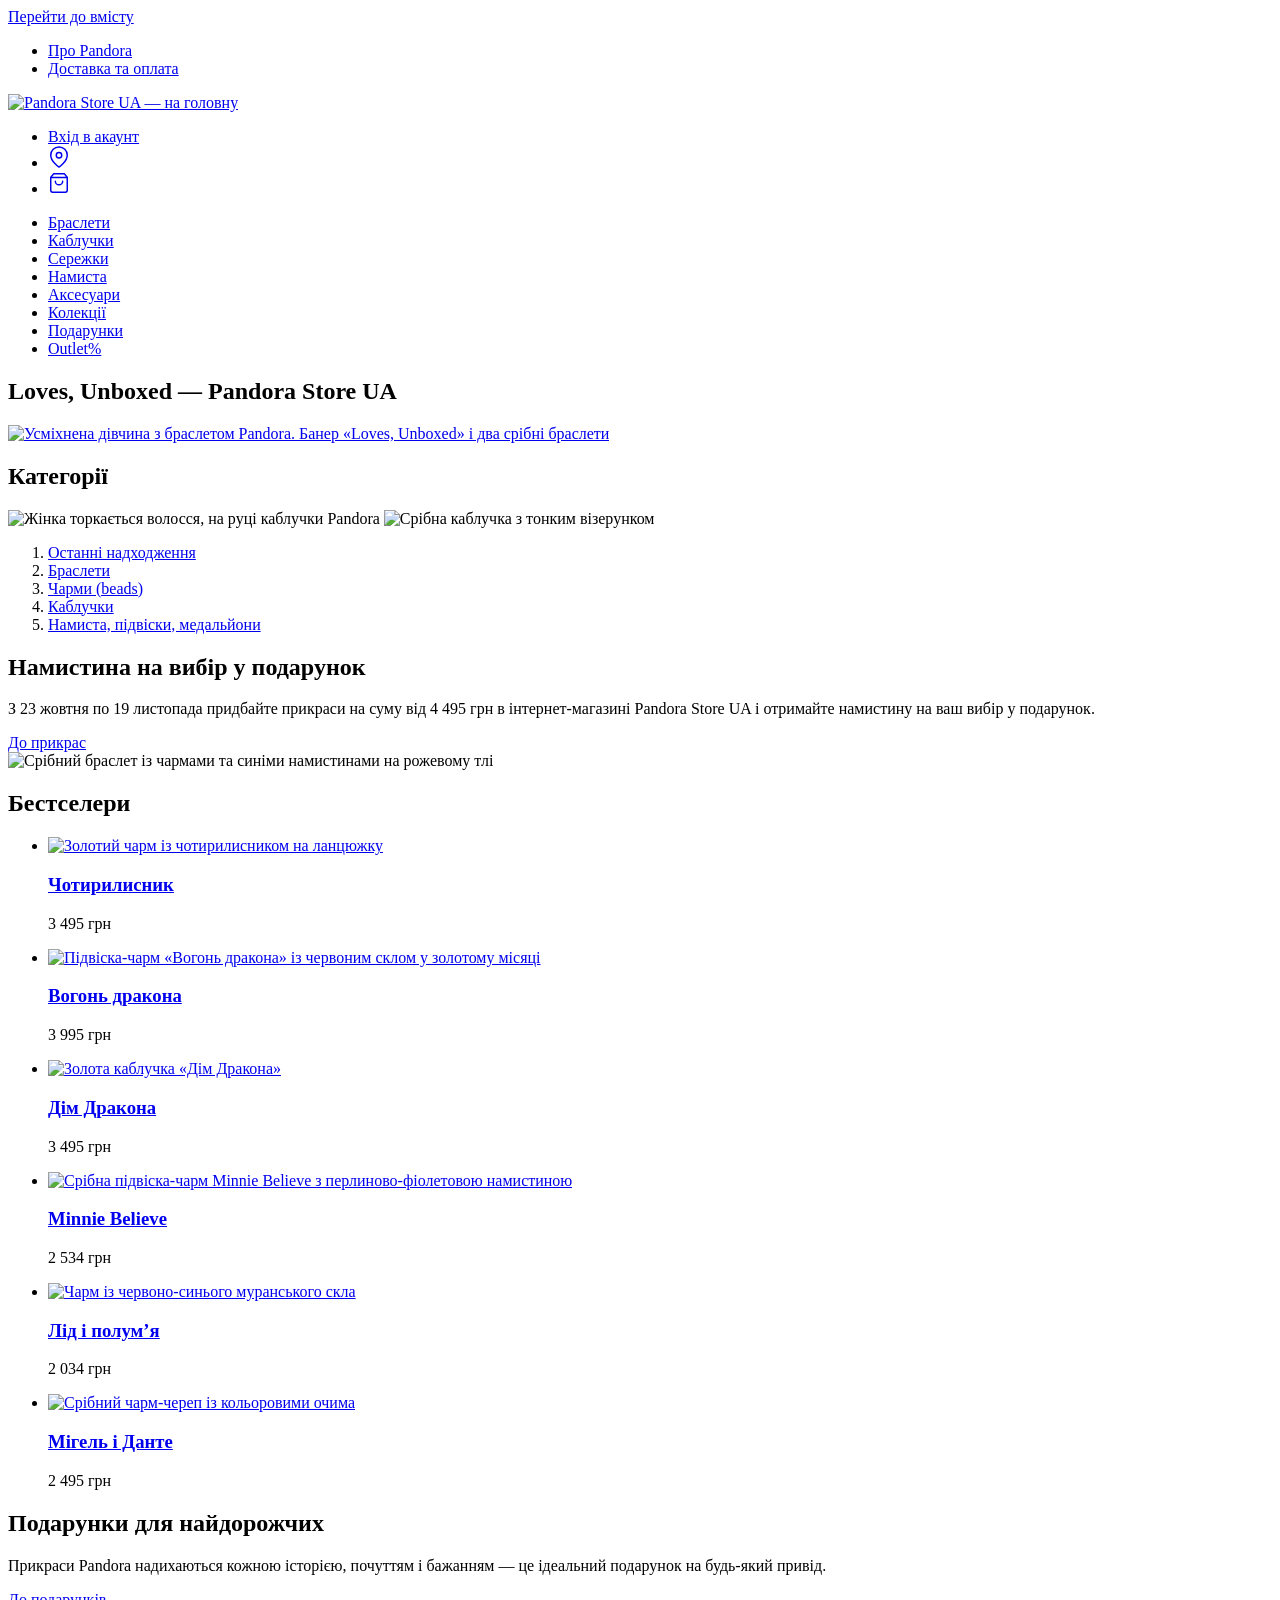
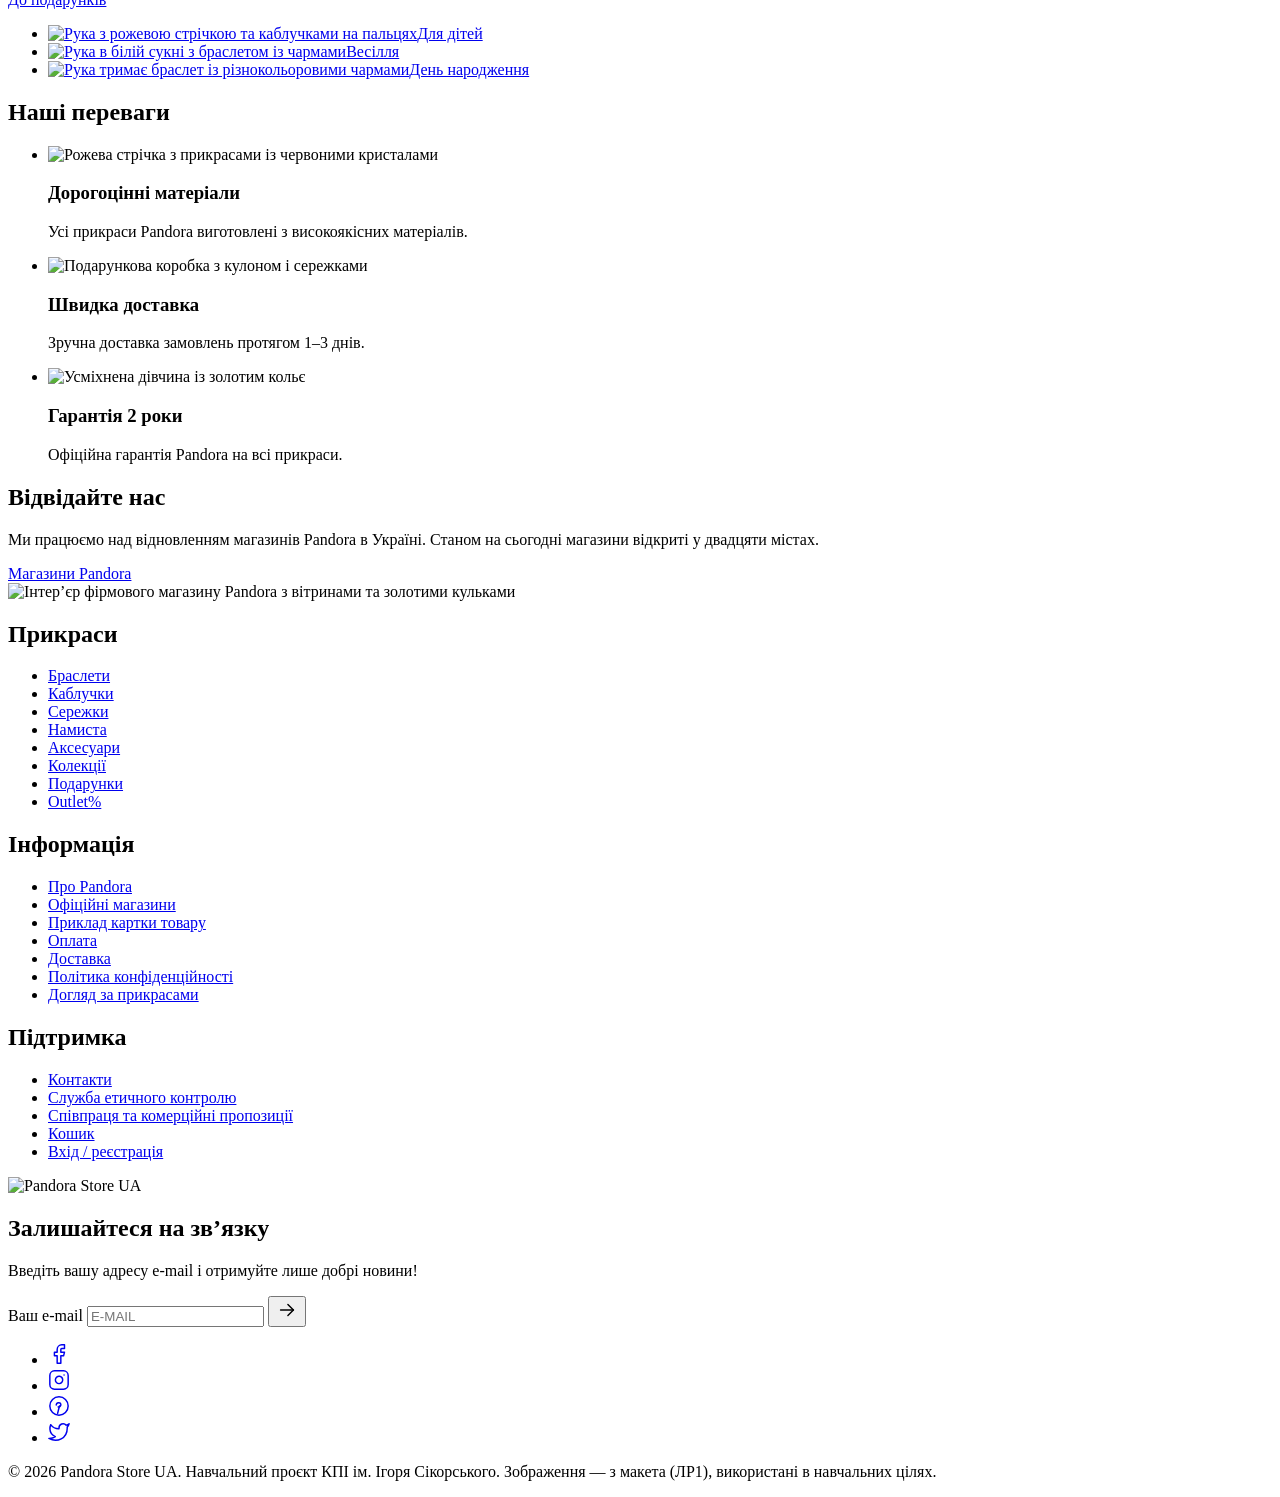
==== index.html @ 25a3421e "Add files via upload" ====
<!DOCTYPE html>
<html lang="uk">
<head>
<meta charset="UTF-8">
<meta name="viewport" content="width=device-width, initial-scale=1">
<meta name="description" content="Pandora Store UA — інтернет-магазин ювелірних прикрас і чармів з доставкою по Україні.">
<title>Головна — Pandora Store UA</title>
<link rel="preconnect" href="https://fonts.googleapis.com">
<link rel="preconnect" href="https://fonts.gstatic.com" crossorigin>
<link rel="stylesheet" href="https://fonts.googleapis.com/css2?family=Comfortaa:wght@300;400;700&amp;display=swap">
<link rel="stylesheet" href="css/style.css">
<link rel="icon" href="images/logo.svg" type="image/svg+xml">
</head>
<body class="home">
<a class="skip" href="#content">Перейти до вмісту</a>
<header>
<div class="wrap">
<div class="topbar">
<nav class="top-left" aria-label="Про магазин">
<ul>
<li><a href="about.html">Про Pandora</a></li>
<li><a href="delivery.html">Доставка та оплата</a></li>
</ul>
</nav>
<a class="logo" href="index.html"><img src="images/logo.svg" alt="Pandora Store UA — на головну" width="200" height="40"></a>
<nav class="top-right" aria-label="Акаунт і кошик">
<ul>
<li><a href="login.html">Вхід в акаунт</a></li>
<li><a class="icon-link" href="contacts.html" aria-label="Контакти та магазини"><svg class="ico" viewBox="0 0 24 24" width="22" height="22" fill="none" stroke="currentColor" stroke-width="1.6" stroke-linecap="round" stroke-linejoin="round" aria-hidden="true" focusable="false"><path d="M21 10c0 7-9 13-9 13s-9-6-9-13a9 9 0 0 1 18 0z"/><circle cx="12" cy="10" r="3"/></svg></a></li>
<li><a class="icon-link" href="cart.html" aria-label="Кошик"><svg class="ico" viewBox="0 0 24 24" width="22" height="22" fill="none" stroke="currentColor" stroke-width="1.6" stroke-linecap="round" stroke-linejoin="round" aria-hidden="true" focusable="false"><path d="M6 2L3 6v14a2 2 0 0 0 2 2h14a2 2 0 0 0 2-2V6l-3-4z"/><path d="M3 6h18"/><path d="M16 10a4 4 0 0 1-8 0"/></svg></a></li>
</ul>
</nav>
</div>
<nav class="catnav" aria-label="Категорії прикрас">
<ul><li><a href="catalog.html">Браслети</a></li><li><a href="catalog.html">Каблучки</a></li><li><a href="catalog.html">Сережки</a></li><li><a href="catalog.html">Намиста</a></li><li><a href="catalog.html">Аксесуари</a></li><li><a href="catalog.html">Колекції</a></li><li><a href="catalog.html">Подарунки</a></li><li><a href="catalog.html">Outlet%</a></li></ul>
</nav>
</div>
</header>
<main id="content">
<div class="wrap">
<section class="hero" aria-labelledby="hero-title">
<h1 id="hero-title" class="visually-hidden">Loves, Unboxed — Pandora Store UA</h1>
<a href="catalog.html"><img src="images/hero.webp" alt="Усміхнена дівчина з браслетом Pandora. Банер «Loves, Unboxed» і два срібні браслети" width="1300" height="585"></a>
</section>

<section class="categories" aria-labelledby="cat-title">
<h2 id="cat-title">Категорії</h2>
<div class="cats-grid">
<div class="cat-photos">
<img src="images/cat-woman.webp" alt="Жінка торкається волосся, на руці каблучки Pandora" width="310" height="345" loading="lazy">
<img src="images/cat-ring.webp" alt="Срібна каблучка з тонким візерунком" width="200" height="220" loading="lazy">
</div>
<ol class="cat-list">
<li><a href="catalog.html">Останні надходження</a></li>
<li><a href="catalog.html">Браслети</a></li>
<li><a href="catalog.html">Чарми (beads)</a></li>
<li><a href="catalog.html">Каблучки</a></li>
<li><a href="catalog.html">Намиста, підвіски, медальйони</a></li>
</ol>
</div>
</section>

<section class="promo" aria-labelledby="promo-title">
<div class="promo-text">
<h2 id="promo-title">Намистина на вибір у подарунок</h2>
<p>З 23 жовтня по 19 листопада придбайте прикраси на суму від 4 495 грн в інтернет-магазині Pandora Store UA і отримайте намистину на ваш вибір у подарунок.</p>
<a class="arrow-link" href="catalog.html">До прикрас</a>
</div>
<img src="images/promo.webp" alt="Срібний браслет із чармами та синіми намистинами на рожевому тлі" width="605" height="577" loading="lazy">
</section>

<section class="bestsellers" aria-labelledby="best-title">
<h2 id="best-title" class="center">Бестселери</h2>
<ul class="bs-grid">
<li class="w4"><article class="tile"><a class="tile-img" href="product.html"><img src="images/best-clover.webp" alt="Золотий чарм із чотирилисником на ланцюжку" width="420" height="402" loading="lazy"></a><div class="tile-info"><h3><a href="product.html">Чотирилисник</a></h3><p class="tile-price">3 495 грн</p></div></article></li>
<li class="w4"><article class="tile"><a class="tile-img" href="product.html"><img src="images/best-dragon.webp" alt="Підвіска-чарм «Вогонь дракона» із червоним склом у золотому місяці" width="420" height="666" loading="lazy"></a><div class="tile-info"><h3><a href="product.html">Вогонь дракона</a></h3><p class="tile-price">3 995 грн</p></div></article></li>
<li class="w4"><article class="tile"><a class="tile-img" href="product.html"><img src="images/best-house.webp" alt="Золота каблучка «Дім Дракона»" width="420" height="402" loading="lazy"></a><div class="tile-info"><h3><a href="product.html">Дім Дракона</a></h3><p class="tile-price">3 495 грн</p></div></article></li>
<li class="w6"><article class="tile"><a class="tile-img" href="product.html"><img src="images/best-minnie.webp" alt="Срібна підвіска-чарм Minnie Believe з перлиново-фіолетовою намистиною" width="640" height="656" loading="lazy"></a><div class="tile-info"><h3><a href="product.html">Minnie Believe</a></h3><p class="tile-price">2 534 грн</p></div></article></li>
<li class="w3"><article class="tile"><a class="tile-img" href="product.html"><img src="images/best-ice.webp" alt="Чарм із червоно-синього муранського скла" width="310" height="310" loading="lazy"></a><div class="tile-info"><h3><a href="product.html">Лід і полум’я</a></h3><p class="tile-price">2 034 грн</p></div></article></li>
<li class="w3"><article class="tile"><a class="tile-img" href="product.html"><img src="images/best-miguel.webp" alt="Срібний чарм-череп із кольоровими очима" width="310" height="310" loading="lazy"></a><div class="tile-info"><h3><a href="product.html">Мігель і Данте</a></h3><p class="tile-price">2 495 грн</p></div></article></li>
</ul>
</section>

<section class="gifts" aria-labelledby="gifts-title">
<div class="gifts-text">
<h2 id="gifts-title">Подарунки для найдорожчих</h2>
<p>Прикраси Pandora надихаються кожною історією, почуттям і бажанням — це ідеальний подарунок на будь-який привід.</p>
<a class="arrow-link" href="catalog.html">До подарунків</a>
</div>
<ul class="gifts-list">
<li><a href="catalog.html"><img src="images/gift-kids.webp" alt="Рука з рожевою стрічкою та каблучками на пальцях" width="310" height="402" loading="lazy"><span>Для дітей</span></a></li>
<li><a href="catalog.html"><img src="images/gift-wedding.webp" alt="Рука в білій сукні з браслетом із чармами" width="310" height="402" loading="lazy"><span>Весілля</span></a></li>
<li><a href="catalog.html"><img src="images/gift-birthday.webp" alt="Рука тримає браслет із різнокольоровими чармами" width="310" height="402" loading="lazy"><span>День народження</span></a></li>
</ul>
</section>
</div>

<section class="benefits" aria-labelledby="why-title">
<h2 id="why-title" class="visually-hidden">Наші переваги</h2>
<ul>
<li><img src="images/benefit-materials.webp" alt="Рожева стрічка з прикрасами із червоними кристалами" width="256" height="256" loading="lazy"><h3>Дорогоцінні матеріали</h3><p>Усі прикраси Pandora виготовлені з високоякісних матеріалів.</p></li>
<li><img src="images/benefit-delivery.webp" alt="Подарункова коробка з кулоном і сережками" width="256" height="256" loading="lazy"><h3>Швидка доставка</h3><p>Зручна доставка замовлень протягом 1–3 днів.</p></li>
<li><img src="images/benefit-warranty.webp" alt="Усміхнена дівчина із золотим кольє" width="256" height="256" loading="lazy"><h3>Гарантія 2 роки</h3><p>Офіційна гарантія Pandora на всі прикраси.</p></li>
</ul>
</section>

<div class="wrap">
<section class="promo visit" aria-labelledby="visit-title">
<div class="promo-text">
<h2 id="visit-title">Відвідайте нас</h2>
<p>Ми працюємо над відновленням магазинів Pandora в Україні. Станом на сьогодні магазини відкриті у двадцяти містах.</p>
<a class="arrow-link" href="contacts.html">Магазини Pandora</a>
</div>
<img src="images/visit.webp" alt="Інтер’єр фірмового магазину Pandora з вітринами та золотими кульками" width="605" height="577" loading="lazy">
</section>
</div>
</main>
<footer>
<div class="wrap foot">
<nav aria-label="Прикраси">
<h2>Прикраси</h2>
<ul><li><a href="catalog.html">Браслети</a></li><li><a href="catalog.html">Каблучки</a></li><li><a href="catalog.html">Сережки</a></li><li><a href="catalog.html">Намиста</a></li><li><a href="catalog.html">Аксесуари</a></li><li><a href="catalog.html">Колекції</a></li><li><a href="catalog.html">Подарунки</a></li><li><a href="catalog.html">Outlet%</a></li></ul>
</nav>
<nav aria-label="Інформація">
<h2>Інформація</h2>
<ul>
<li><a href="about.html">Про Pandora</a></li>
<li><a href="contacts.html">Офіційні магазини</a></li>
<li><a href="product.html">Приклад картки товару</a></li>
<li><a href="delivery.html">Оплата</a></li>
<li><a href="delivery.html">Доставка</a></li>
<li><a href="about.html">Політика конфіденційності</a></li>
<li><a href="about.html">Догляд за прикрасами</a></li>
</ul>
</nav>
<nav aria-label="Служба підтримки">
<h2>Підтримка</h2>
<ul>
<li><a href="contacts.html">Контакти</a></li>
<li><a href="about.html">Служба етичного контролю</a></li>
<li><a href="contacts.html">Співпраця та комерційні пропозиції</a></li>
<li><a href="cart.html">Кошик</a></li>
<li><a href="login.html">Вхід / реєстрація</a></li>
</ul>
</nav>
<section class="subscribe-box" aria-labelledby="news-title">
<img src="images/logo-white.svg" alt="Pandora Store UA" width="160" height="32">
<h2 id="news-title">Залишайтеся на зв’язку</h2>
<p>Введіть вашу адресу e-mail і отримуйте лише добрі новини!</p>
<form class="subscribe" data-demo data-message="Дякуємо за підписку! (демонстраційна форма)">
<label class="visually-hidden" for="sub-email">Ваш e-mail</label>
<input id="sub-email" name="email" type="email" required autocomplete="email" placeholder="E-MAIL">
<button type="submit" aria-label="Підписатися"><svg class="ico" viewBox="0 0 24 24" width="22" height="22" fill="none" stroke="currentColor" stroke-width="1.6" stroke-linecap="round" stroke-linejoin="round" aria-hidden="true" focusable="false"><path d="M5 12h14"/><path d="M13 6l6 6-6 6"/></svg></button>
</form>
<p class="status" role="status"></p>
<ul class="social">
<li><a href="https://www.facebook.com/" aria-label="Facebook" target="_blank" rel="noopener noreferrer"><svg class="ico" viewBox="0 0 24 24" width="22" height="22" fill="none" stroke="currentColor" stroke-width="1.6" stroke-linecap="round" stroke-linejoin="round" aria-hidden="true" focusable="false"><path d="M18 2h-3a5 5 0 0 0-5 5v3H7v4h3v8h4v-8h3l1-4h-4V7a1 1 0 0 1 1-1h3z"/></svg></a></li>
<li><a href="https://www.instagram.com/" aria-label="Instagram" target="_blank" rel="noopener noreferrer"><svg class="ico" viewBox="0 0 24 24" width="22" height="22" fill="none" stroke="currentColor" stroke-width="1.6" stroke-linecap="round" stroke-linejoin="round" aria-hidden="true" focusable="false"><rect x="2" y="2" width="20" height="20" rx="5"/><path d="M16 11.4A4 4 0 1 1 12.6 8 4 4 0 0 1 16 11.4z"/><path d="M17.5 6.5h.01"/></svg></a></li>
<li><a href="https://www.pinterest.com/" aria-label="Pinterest" target="_blank" rel="noopener noreferrer"><svg class="ico" viewBox="0 0 24 24" width="22" height="22" fill="none" stroke="currentColor" stroke-width="1.6" stroke-linecap="round" stroke-linejoin="round" aria-hidden="true" focusable="false"><circle cx="12" cy="12" r="10"/><path d="M10.5 20l2-8"/><path d="M9 11c0-3 4.5-3.5 5-1 .4 2-1.5 3.5-3 3"/></svg></a></li>
<li><a href="https://twitter.com/" aria-label="Twitter" target="_blank" rel="noopener noreferrer"><svg class="ico" viewBox="0 0 24 24" width="22" height="22" fill="none" stroke="currentColor" stroke-width="1.6" stroke-linecap="round" stroke-linejoin="round" aria-hidden="true" focusable="false"><path d="M23 3a10.9 10.9 0 0 1-3.14 1.53 4.48 4.48 0 0 0-7.86 3v1A10.66 10.66 0 0 1 3 4s-4 9 5 13a11.64 11.64 0 0 1-7 2c9 5 20 0 20-11.5a4.5 4.5 0 0 0-.08-.83A7.72 7.72 0 0 0 23 3z"/></svg></a></li>
</ul>
</section>
</div>
<div class="wrap"><p class="copy">© <span id="year">2026</span> Pandora Store UA. Навчальний проєкт КПІ ім. Ігоря Сікорського. Зображення — з макета (ЛР1), використані в навчальних цілях.</p></div>
</footer>
<script src="js/main.js" defer></script>
</body>
</html>
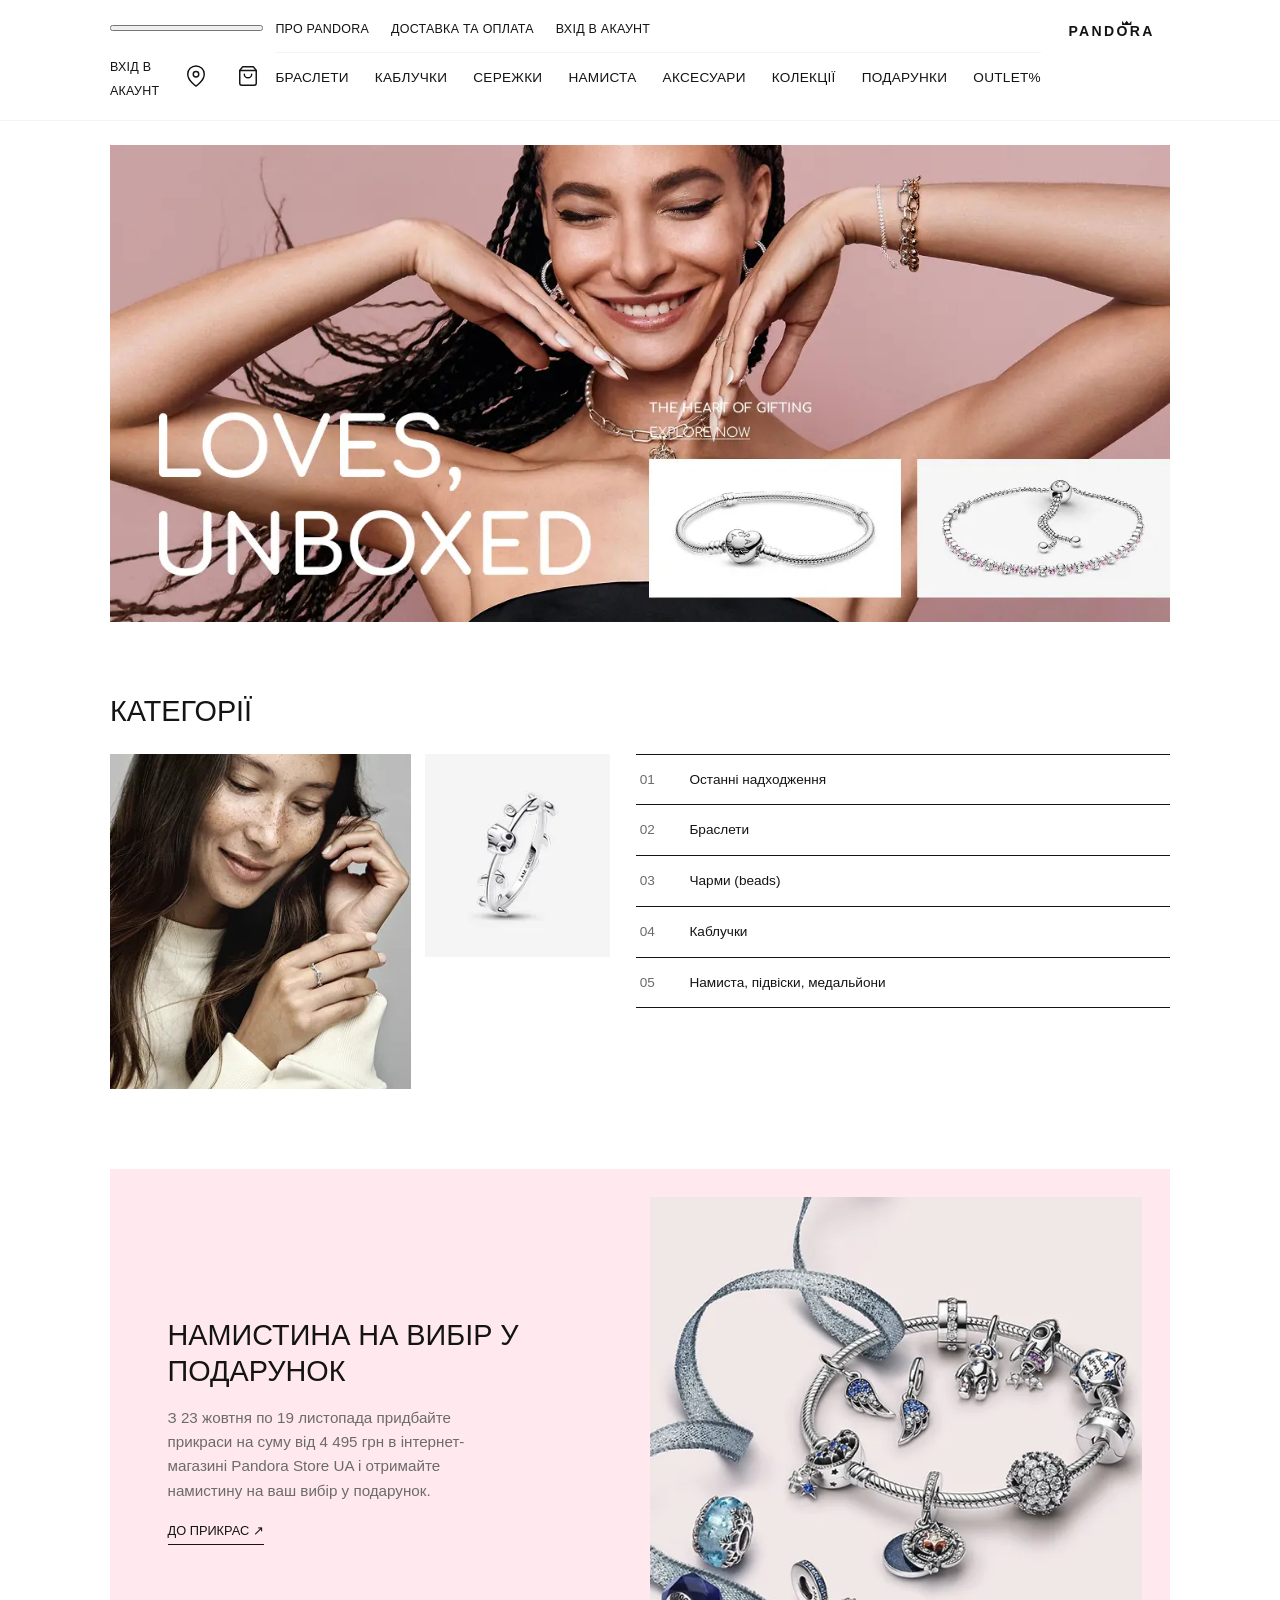
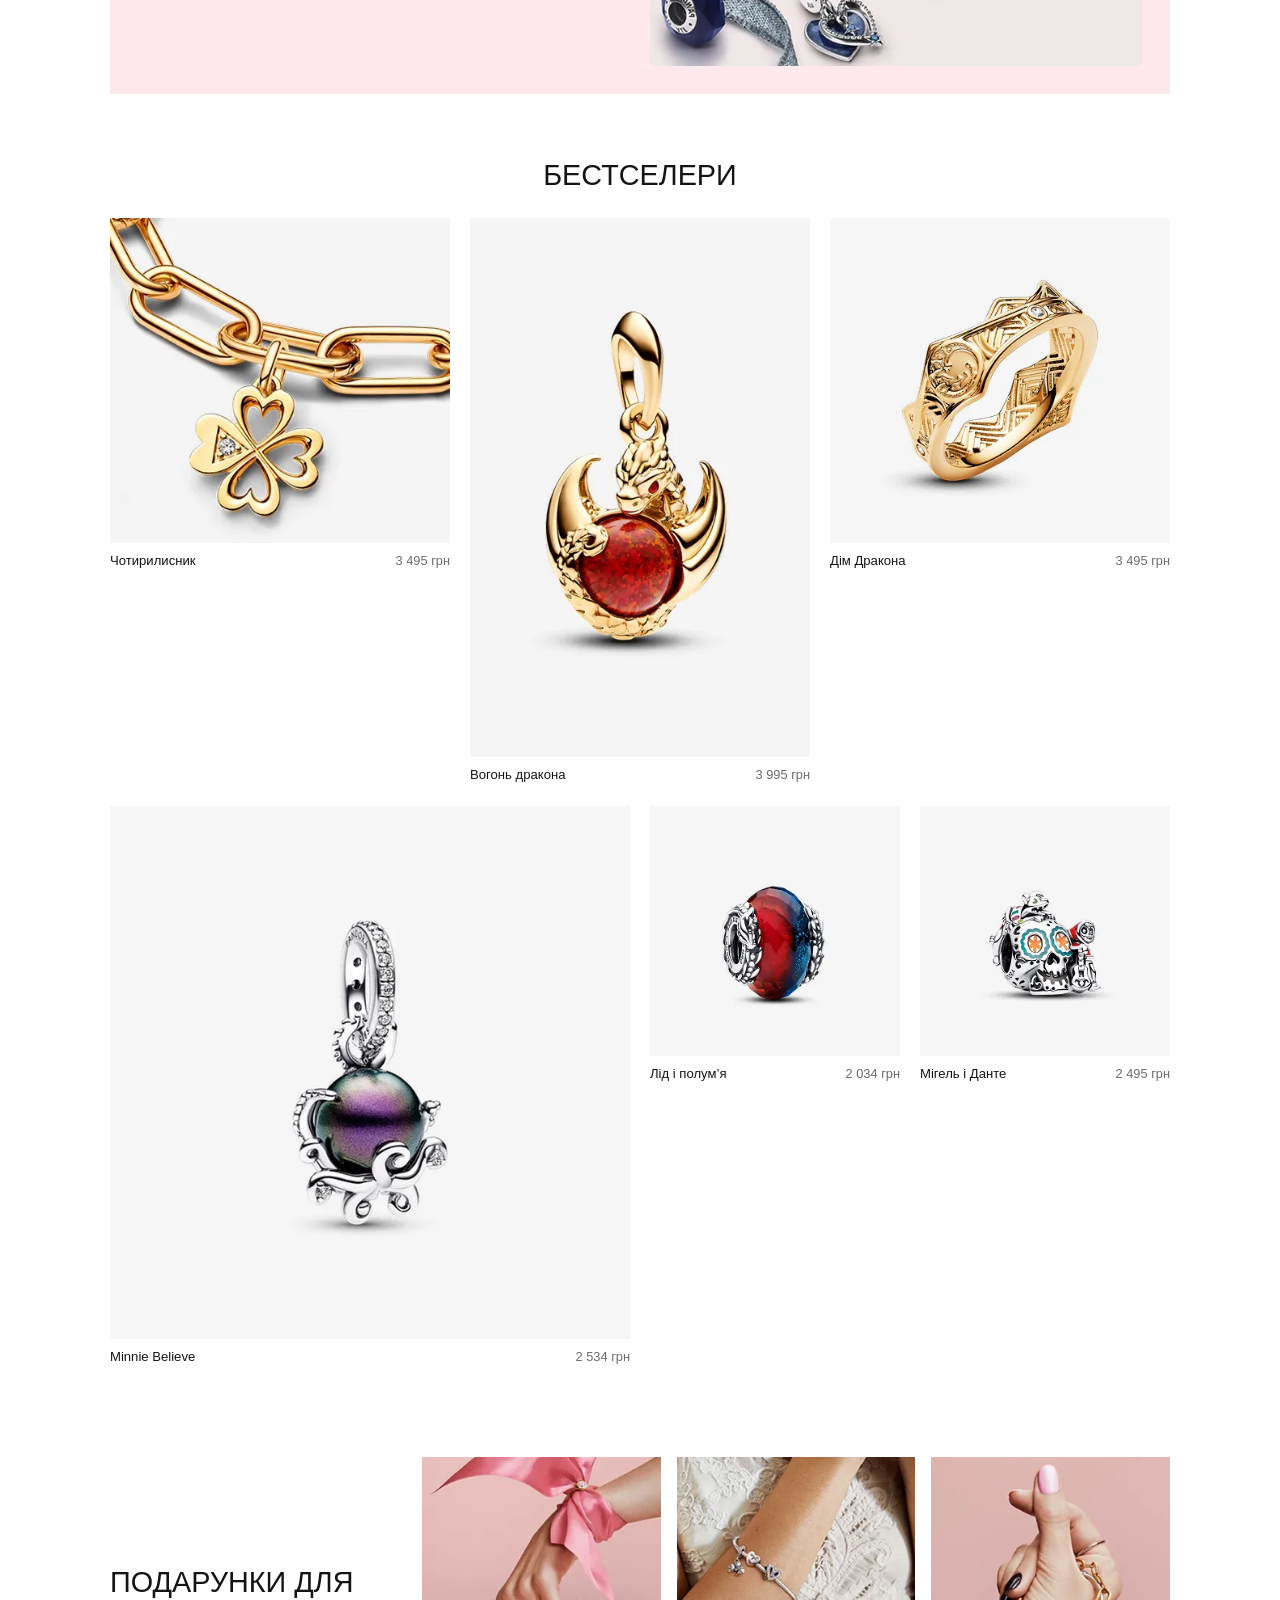
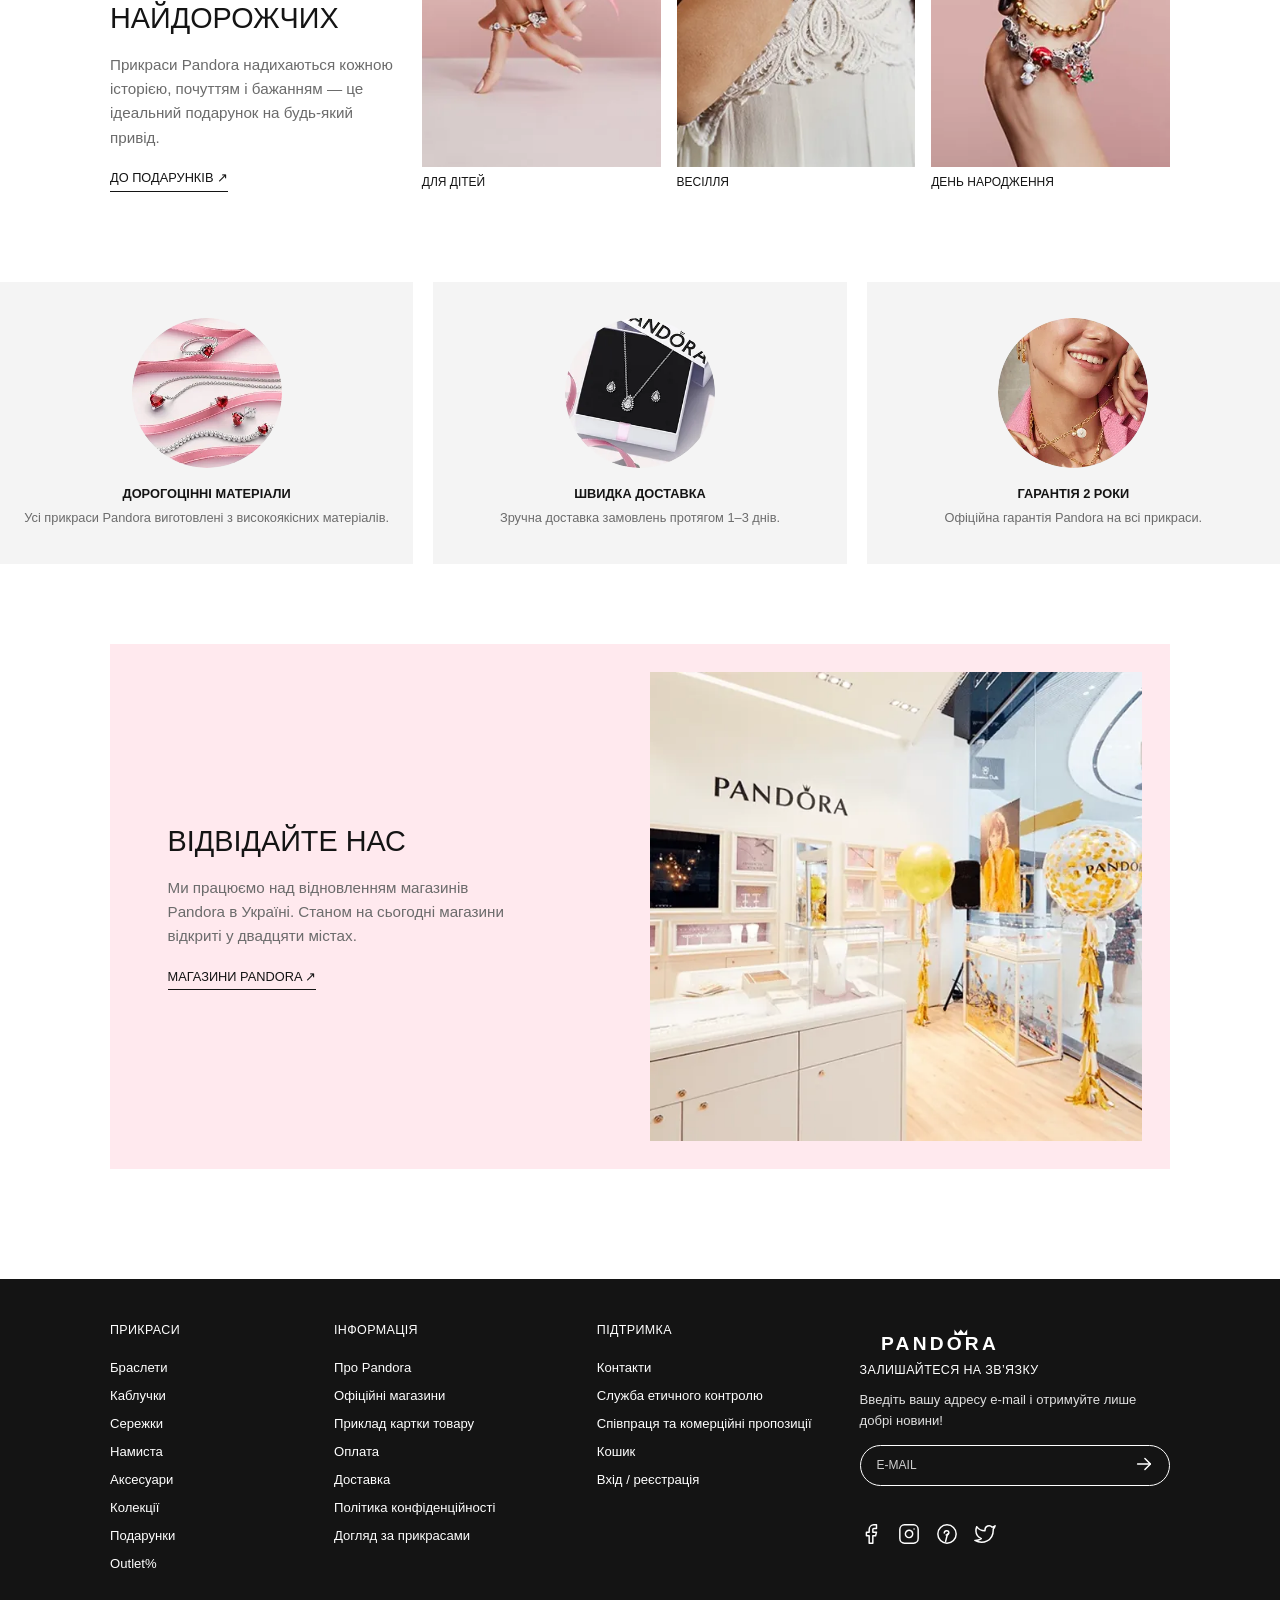
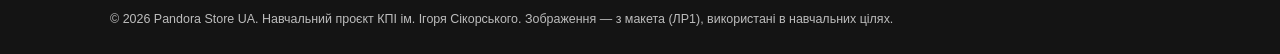
==== commit 9af6a290: "Add files via upload" ====
--- a/index.html
+++ b/index.html
@@ -8,6 +8,7 @@
 <link rel="preconnect" href="https://fonts.googleapis.com">
 <link rel="preconnect" href="https://fonts.gstatic.com" crossorigin>
 <link rel="stylesheet" href="https://fonts.googleapis.com/css2?family=Comfortaa:wght@300;400;700&amp;display=swap">
+<script>document.documentElement.classList.add("js");</script>
 <link rel="stylesheet" href="css/style.css">
 <link rel="icon" href="images/logo.svg" type="image/svg+xml">
 </head>
@@ -16,24 +17,27 @@
 <header>
 <div class="wrap">
 <div class="topbar">
-<nav class="top-left" aria-label="Про магазин">
+<button class="nav-toggle" type="button" aria-expanded="false" aria-controls="menu-about menu-cats"><span class="visually-hidden">Меню</span><span class="burger" aria-hidden="true"></span></button>
+<nav class="top-left" id="menu-about" aria-label="Про магазин">
 <ul>
 <li><a href="about.html">Про Pandora</a></li>
 <li><a href="delivery.html">Доставка та оплата</a></li>
+<li class="menu-only"><a href="login.html">Вхід в акаунт</a></li>
 </ul>
 </nav>
 <a class="logo" href="index.html"><img src="images/logo.svg" alt="Pandora Store UA — на головну" width="200" height="40"></a>
 <nav class="top-right" aria-label="Акаунт і кошик">
 <ul>
-<li><a href="login.html">Вхід в акаунт</a></li>
+<li class="desk-only"><a href="login.html">Вхід в акаунт</a></li>
 <li><a class="icon-link" href="contacts.html" aria-label="Контакти та магазини"><svg class="ico" viewBox="0 0 24 24" width="22" height="22" fill="none" stroke="currentColor" stroke-width="1.6" stroke-linecap="round" stroke-linejoin="round" aria-hidden="true" focusable="false"><path d="M21 10c0 7-9 13-9 13s-9-6-9-13a9 9 0 0 1 18 0z"/><circle cx="12" cy="10" r="3"/></svg></a></li>
 <li><a class="icon-link" href="cart.html" aria-label="Кошик"><svg class="ico" viewBox="0 0 24 24" width="22" height="22" fill="none" stroke="currentColor" stroke-width="1.6" stroke-linecap="round" stroke-linejoin="round" aria-hidden="true" focusable="false"><path d="M6 2L3 6v14a2 2 0 0 0 2 2h14a2 2 0 0 0 2-2V6l-3-4z"/><path d="M3 6h18"/><path d="M16 10a4 4 0 0 1-8 0"/></svg></a></li>
 </ul>
 </nav>
-</div>
-<nav class="catnav" aria-label="Категорії прикрас">
+<nav class="catnav" id="menu-cats" aria-label="Категорії прикрас">
 <ul><li><a href="catalog.html">Браслети</a></li><li><a href="catalog.html">Каблучки</a></li><li><a href="catalog.html">Сережки</a></li><li><a href="catalog.html">Намиста</a></li><li><a href="catalog.html">Аксесуари</a></li><li><a href="catalog.html">Колекції</a></li><li><a href="catalog.html">Подарунки</a></li><li><a href="catalog.html">Outlet%</a></li></ul>
 </nav>
+</div>
+
 </div>
 </header>
 <main id="content">
--- a/css/style.css
+++ b/css/style.css
@@ -0,0 +1,189 @@
+:root{
+  --black:#141414;--white:#fff;--pink:#F4A0B3;--pink-d:#E8869C;--pink-l:#FFE9EE;
+  --grey-l:#F4F4F4;--grey:#8A8A8A;--err:#D64545;--ok:#3C9D6B;
+  /* темніші варіанти для ТЕКСТУ: контраст ≥ 4.5:1 (WCAG 2.1 AA) */
+  --pink-text:#A8334F;--grey-text:#6B6B6B;
+}
+*{box-sizing:border-box}
+body{margin:0;font-family:"Comfortaa",Arial,sans-serif;color:var(--black);background:var(--white);line-height:1.6;font-size:.95rem}
+a{color:var(--black)}a:hover{color:var(--pink-text)}
+img{max-width:100%;height:auto;display:block}
+ul,ol{padding:0}
+.skip{position:absolute;left:-999px}.skip:focus{left:8px;top:8px;background:var(--white);padding:8px;z-index:10}
+.visually-hidden{position:absolute;width:1px;height:1px;margin:-1px;padding:0;overflow:hidden;clip:rect(0 0 0 0);white-space:nowrap;border:0}
+:focus-visible{outline:3px solid var(--pink-text);outline-offset:2px}
+.wrap{max-width:1100px;margin:0 auto;padding:0 20px}
+.center{text-align:center}
+
+/* ---------- ШАПКА ---------- */
+header{border-bottom:1px solid var(--grey-l)}
+.topbar{display:grid;grid-template-columns:1fr auto 1fr;align-items:center;gap:12px;padding:16px 0}
+.topbar ul{list-style:none;display:flex;gap:6px 22px;margin:0;padding:0;align-items:center}
+.top-right ul{justify-content:flex-end}
+.topbar a{text-decoration:none;text-transform:uppercase;font-size:.78rem;letter-spacing:.02em}
+.topbar a:hover,.topbar a[aria-current="page"]{color:var(--pink-text)}
+.icon-link{display:inline-flex;padding:4px}
+.logo{justify-self:center}
+.catnav{border-top:1px solid var(--grey-l);padding:12px 0 14px}
+.catnav ul{list-style:none;display:flex;flex-wrap:wrap;justify-content:center;gap:6px 26px;margin:0;padding:0}
+.catnav a{text-decoration:none;font-size:.85rem;padding:2px 0;border-bottom:2px solid transparent}
+.catnav a:hover{border-bottom-color:var(--pink);color:var(--black)}
+
+/* ---------- ЗАГАЛЬНЕ ---------- */
+h1,h2,h3{text-transform:uppercase;line-height:1.25}
+h1{font-size:clamp(1.8rem,4vw,2.8rem);font-weight:300;margin:0 0 12px}
+h2{font-size:clamp(1.3rem,2.6vw,1.8rem);font-weight:400;margin:64px 0 24px}
+h3{font-size:.9rem;font-weight:400;margin:0}
+main{padding-bottom:40px}
+.btn{display:inline-block;background:var(--pink);color:var(--black);border:1px solid var(--pink);padding:13px 26px;font:700 .85rem "Comfortaa",Arial,sans-serif;text-transform:uppercase;text-decoration:none;text-align:center;cursor:pointer;border-radius:0}
+.btn:hover{background:var(--pink-d);border-color:var(--pink-d);color:var(--black)}
+.btn-outline{background:var(--white);border-color:var(--black)}
+.btn-outline:hover{background:var(--pink-l);border-color:var(--black)}
+.btn-block{display:block;width:100%;margin-top:12px}
+.btn-wide{min-width:220px}
+.arrow-link{display:inline-block;text-transform:uppercase;font-size:.8rem;text-decoration:none;border-bottom:1px solid var(--black);padding-bottom:2px}
+.arrow-link::after{content:" \2197"}
+.status{color:var(--ok);font-weight:700;min-height:1.6em;margin:8px 0 0}
+.status.error{color:var(--err)}
+
+/* ---------- ТОВАРНІ КАРТКИ ---------- */
+.tile{margin:0}
+.tile-img{display:block;background:var(--grey-l)}
+.tile-info{display:flex;justify-content:space-between;gap:12px;align-items:baseline;padding-top:8px}
+.tile-info h3{font-size:.82rem;text-transform:none;font-weight:400}
+.tile-info h3 a{text-decoration:none}
+.tile-info h3 a:hover{text-decoration:underline}
+.tile-price{margin:0;color:var(--grey-text);font-size:.8rem;white-space:nowrap}
+
+/* ---------- ГОЛОВНА ---------- */
+.hero{margin-top:24px}
+.hero h1{position:absolute}
+.categories h2{margin-top:72px}
+.cats-grid{display:grid;grid-template-columns:1fr 1.1fr;gap:40px;align-items:start}
+.cat-photos{display:flex;gap:14px;align-items:flex-start}
+.cat-photos img:first-child{width:62%}
+.cat-photos img:last-child{width:38%}
+.cat-list{list-style:none;margin:0;counter-reset:c;border-top:1px solid var(--black)}
+.cat-list li{counter-increment:c;border-bottom:1px solid var(--black)}
+.cat-list a{display:flex;gap:28px;padding:14px 4px;text-decoration:none;font-size:.85rem}
+.cat-list a::before{content:counter(c,decimal-leading-zero);color:var(--grey-text);min-width:1.6em}
+.cat-list a:hover{background:var(--pink-l);color:var(--black)}
+
+.promo{background:var(--pink-l);display:grid;grid-template-columns:1fr 1fr;align-items:center;gap:20px;margin-top:80px;padding:28px}
+.promo-text{padding:20px 6%}
+.promo-text h2{margin:0 0 16px}
+.promo-text p{color:var(--grey-text);max-width:340px}
+.promo img{width:100%}
+.visit{margin-top:80px}
+
+.bs-grid{list-style:none;margin:0;display:grid;grid-template-columns:repeat(12,1fr);gap:20px;align-items:start}
+.bs-grid .w4{grid-column:span 4}.bs-grid .w6{grid-column:span 6}.bs-grid .w3{grid-column:span 3}
+
+.gifts{display:grid;grid-template-columns:1fr 2.6fr;gap:24px;align-items:end;margin-top:90px}
+.gifts-text h2{margin:0 0 16px}
+.gifts-text p{color:var(--grey-text)}
+.gifts-list{list-style:none;margin:0;display:grid;grid-template-columns:repeat(3,1fr);gap:16px}
+.gifts-list a{text-decoration:none;display:block}
+.gifts-list span{display:block;text-transform:uppercase;font-size:.75rem;padding-top:6px}
+
+.benefits{margin-top:90px}
+.benefits ul{list-style:none;margin:0;display:grid;grid-template-columns:repeat(3,1fr);gap:20px}
+.benefits li{background:var(--grey-l);text-align:center;padding:36px 20px}
+.benefits img{width:150px;height:150px;border-radius:50%;margin:0 auto 18px;object-fit:cover}
+.benefits h3{font-weight:700;font-size:.8rem;margin-bottom:6px}
+.benefits p{margin:0;color:var(--grey-text);font-size:.8rem}
+
+/* ---------- КАТАЛОГ ---------- */
+.filters{display:flex;flex-wrap:wrap;justify-content:space-between;gap:12px;padding:22px 0 18px;max-width:none}
+.filter-fields{display:flex;flex-wrap:wrap;gap:6px 22px}
+.filters select{width:auto;border:0;background:transparent;padding:4px 18px 4px 0;font:inherit;font-size:.82rem;cursor:pointer}
+.filter-actions{display:flex;gap:22px}
+.link-btn{background:none;border:0;font:inherit;font-size:.82rem;cursor:pointer;padding:4px 0;color:var(--black)}
+.link-btn:hover{color:var(--pink-text)}.underlined{text-decoration:underline}
+.filters .status{flex-basis:100%;margin:0}
+.cat-grid{list-style:none;margin:0;display:grid;grid-template-columns:repeat(4,1fr);gap:20px 20px}
+.cat-grid .feature{grid-column:1 / span 2;grid-row:span 2}
+.cat-grid .feature img{width:100%;height:100%;object-fit:cover}
+.more{text-align:center;margin-top:48px}
+.count{color:var(--grey-text);font-size:.8rem;margin:0 0 10px}
+.pager{list-style:none;display:flex;justify-content:center;gap:14px;margin:30px 0 0}
+.round{width:44px;height:44px;border-radius:50%;border:0;background:var(--grey-l);font:inherit;font-size:.85rem;cursor:pointer;color:var(--black)}
+.round.pink{background:var(--pink-l);font-size:1.4rem;line-height:1}
+.round[aria-current="page"]{background:var(--pink);font-weight:700}
+.round:hover{background:var(--pink-d)}
+
+/* ---------- КАРТКА ТОВАРУ ---------- */
+.pdp{display:grid;grid-template-columns:1.2fr 1fr;gap:40px;align-items:start;margin-top:36px}
+.gallery{display:grid;grid-template-columns:1fr 1fr;gap:16px}
+.gallery .g-main{grid-column:1 / -1;width:100%;background:var(--grey-l)}
+.gallery img{width:100%;object-fit:cover}
+.pdp .sku{color:var(--grey-text);font-size:.78rem;margin:0}
+.pdp h1{text-transform:none;font-weight:400;font-size:clamp(1.5rem,3vw,2.1rem);margin:6px 0 10px}
+.price{color:var(--pink-text);font-weight:700}
+.lead{font-size:.85rem}
+.acc{margin-top:26px;border-top:1px solid var(--grey-l)}
+.acc details{border-bottom:1px solid var(--grey-l)}
+.acc summary{list-style:none;cursor:pointer;display:flex;justify-content:space-between;padding:14px 0;font-size:.85rem}
+.acc summary::-webkit-details-marker{display:none}
+.acc summary::after{content:"+";font-size:1.4rem;line-height:1}
+.acc details[open] summary::after{content:"\2212"}
+.acc details>*:not(summary){margin:0 0 14px;font-size:.85rem}
+.acc ul{padding-left:1.2em}
+.small-links{display:flex;gap:20px;flex-wrap:wrap;font-size:.78rem;margin-top:18px}
+.small-links a{color:var(--grey-text)}
+.rec-grid{list-style:none;margin:0;display:grid;grid-template-columns:repeat(3,1fr);gap:20px}
+
+/* ---------- ФОРМИ / ТАБЛИЦІ / ІНФОРМ. СТОРІНКИ ---------- */
+.crumbs{font-size:.85rem;color:var(--grey-text);margin:18px 0}
+form{max-width:520px}
+label{display:block;font-weight:700;margin:14px 0 4px;font-size:.9rem}
+input,select,textarea{width:100%;padding:10px;border:1px solid var(--grey);border-radius:4px;font:inherit}
+fieldset{border:1px solid var(--grey);padding:10px 14px;margin:14px 0}
+fieldset label,label.check{display:block;font-weight:400;margin:6px 0}
+fieldset input,label.check input{width:auto;margin-right:8px}
+.auth{display:grid;grid-template-columns:repeat(auto-fit,minmax(280px,1fr));gap:30px}
+.auth h2{margin-top:16px}
+.table-wrap{overflow-x:auto}
+table{border-collapse:collapse;width:100%}th,td{border:1px solid var(--grey-l);padding:8px;text-align:left;vertical-align:middle}th{background:var(--grey-l)}
+caption{text-align:left;font-weight:700;padding:8px 0}
+.thumb{display:inline-block;vertical-align:middle;margin-right:10px;background:var(--grey-l)}
+.about-img{max-width:420px;margin:20px 0}
+
+/* ---------- ФУТЕР ---------- */
+footer{background:var(--black);color:var(--white);padding:44px 0 24px;margin-top:70px}
+footer a{color:var(--white);text-decoration:none}footer a:hover{color:var(--pink);text-decoration:underline}
+.foot{display:grid;grid-template-columns:1fr 1.2fr 1.2fr 1.6fr;gap:30px}
+footer h2{font-size:.78rem;font-weight:400;margin:0 0 18px;letter-spacing:.03em}
+footer ul{list-style:none;margin:0;display:grid;gap:7px}
+footer li{font-size:.82rem}
+.subscribe-box img{margin-bottom:8px}
+.subscribe-box h2{margin-bottom:10px}
+.subscribe-box p{font-size:.82rem;margin:0 0 14px;color:#E0E0E0}
+.subscribe{display:flex;max-width:none;border:1px solid var(--white);border-radius:30px;overflow:hidden}
+.subscribe input{border:0;background:transparent;color:var(--white);border-radius:0;font-size:.75rem;padding:10px 16px}
+.subscribe input::placeholder{color:#CFCFCF}
+.subscribe button{background:none;border:0;color:var(--white);padding:0 14px;cursor:pointer}
+.social{display:flex!important;gap:16px;margin-top:16px!important}
+footer .status{color:#7FD6A5}
+.copy{color:#BDBDBD;font-size:.78rem;margin:36px 0 0}
+
+/* ---------- АДАПТИВНІСТЬ ---------- */
+@media(max-width:900px){
+  .cat-grid{grid-template-columns:repeat(2,1fr)}
+  .cat-grid .feature{grid-column:1 / -1;grid-row:auto}
+  .foot{grid-template-columns:1fr 1fr}
+  .gifts{grid-template-columns:1fr}
+}
+@media(max-width:720px){
+  .topbar{grid-template-columns:1fr 1fr;grid-template-areas:"logo logo" "left right"}
+  .logo{grid-area:logo}.top-left{grid-area:left}.top-right{grid-area:right}
+  .cats-grid,.promo,.pdp{grid-template-columns:1fr}
+  .promo{padding:16px}.promo-text{padding:12px 4px}
+  .bs-grid{grid-template-columns:repeat(2,1fr)}
+  .bs-grid .w4,.bs-grid .w3{grid-column:span 1}.bs-grid .w6{grid-column:1 / -1}
+  .benefits ul,.rec-grid{grid-template-columns:1fr}
+  .gifts-list{gap:8px}
+  .foot{grid-template-columns:1fr}
+  .tile-info{flex-direction:column;gap:0}
+}
+@media(prefers-reduced-motion:reduce){*{transition:none!important;animation:none!important}}
